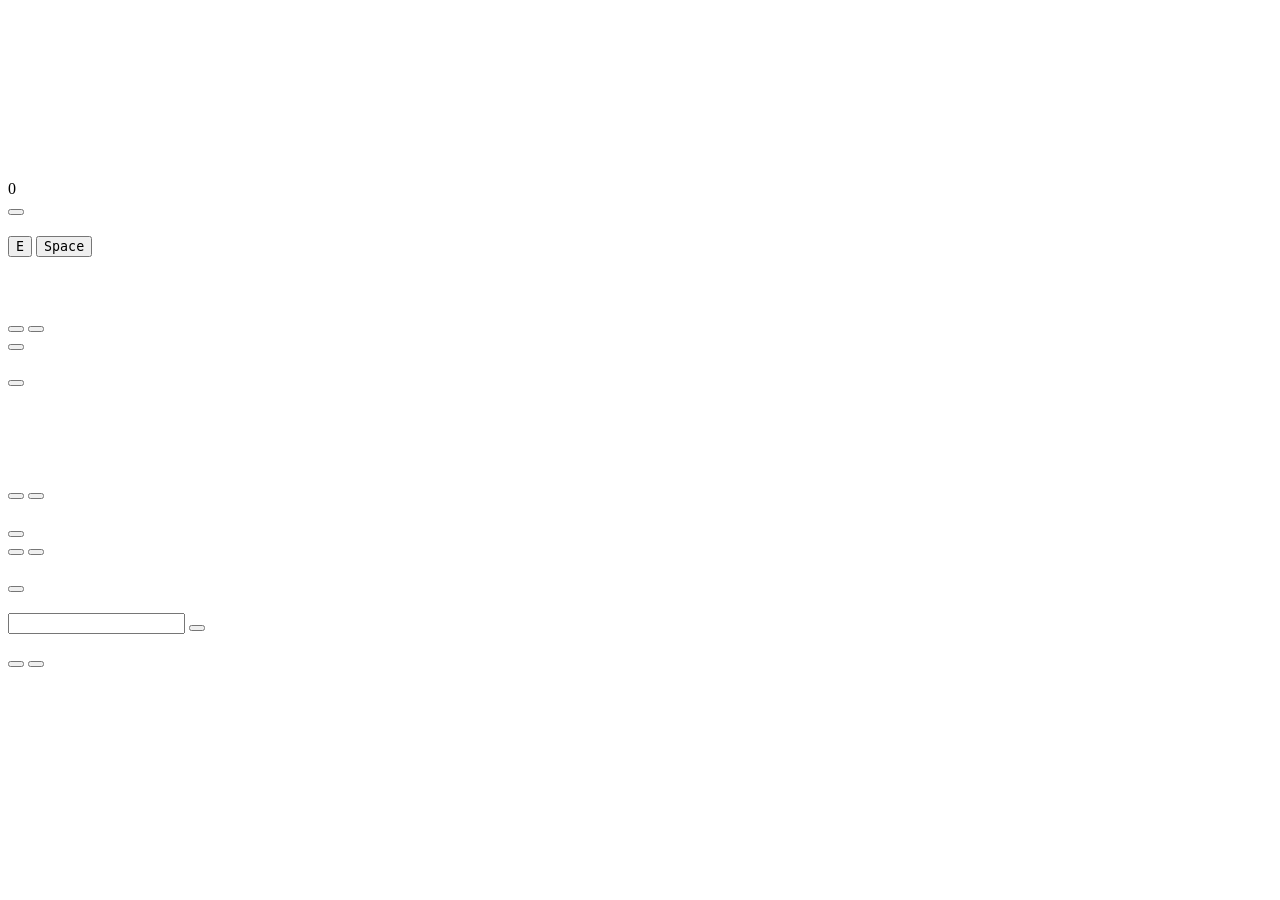
==== spirebound/app/public/index.html @ 9dd72da3 "Add Spirebound, a browser action roguelite built from the supplied key art Three champions, three re" ====
<!doctype html>
<html lang="en">
  <head>
    <meta charset="utf-8" />
    <meta name="viewport" content="width=device-width, initial-scale=1, viewport-fit=cover, user-scalable=no" />
    <title>Spirebound</title>
    <meta name="description" content="Pick a champion and fight through three realms to claim the Spire. A fast action roguelite for phone, keyboard or gamepad." />
    <meta property="og:title" content="Spirebound" />
    <meta property="og:description" content="Pick a champion and fight through three realms to claim the Spire. A fast action roguelite for phone, keyboard or gamepad." />
    <meta property="og:type" content="website" />
    <meta property="og:image" content="https://spirebound.higgsfield.app/cover.jpg" />
    <meta name="twitter:card" content="summary_large_image" />
    <meta name="theme-color" content="#06080b" />
    <link rel="icon" href="data:image/svg+xml,%3Csvg xmlns='http://www.w3.org/2000/svg' viewBox='0 0 64 64'%3E%3Crect width='64' height='64' rx='14' fill='%2306080b'/%3E%3Cpath d='M32 4v56' stroke='%2386e6ff' stroke-width='5' stroke-linecap='round'/%3E%3Cpath d='M22 58l4-34h12l4 34z' fill='%23283642' stroke='%2386e6ff' stroke-width='2'/%3E%3C/svg%3E" />
    <link rel="preload" href="/fonts/Cinzel.ttf" as="font" type="font/ttf" crossorigin />
    <link rel="stylesheet" href="/style.css" />
  </head>
  <body>
    <canvas id="cv" aria-label="Spirebound game view"></canvas>

    <div id="hud">
      <div class="hud-top">
        <div class="vitals">
          <div class="portrait"><img id="hudPortrait" alt="" /></div>
          <div class="bars">
            <div class="bar hp"><i id="hpFill"></i><span id="hpText"></span></div>
            <div class="bar xp"><i id="xpFill"></i></div>
            <div class="lvl" id="lvlText"></div>
          </div>
        </div>
        <div class="realm">
          <div id="realmName"></div>
          <div class="bar wave"><i id="waveFill"></i></div>
          <div class="sub" id="realmSub"></div>
        </div>
        <div class="right">
          <div id="scoreText">0</div>
          <button id="pauseBtn" type="button" aria-label="Pause"><span></span><span></span></button>
        </div>
      </div>
      <div id="bossBar"><div id="bossName"></div><div class="bar boss"><i id="bossFill"></i></div></div>
      <div id="banner"><h2 id="bannerTitle"></h2><p id="bannerSub"></p></div>
      <div class="pads">
        <button id="ultBtn" type="button" class="pad"><b data-t="ult"></b><kbd>E</kbd></button>
        <button id="dashBtn" type="button" class="pad"><b data-t="dash"></b><kbd>Space</kbd></button>
      </div>
    </div>
    <div id="stick"><i></i></div>

    <section id="scr-load" class="screen show">
      <div class="load">
        <h1 data-t="title"></h1>
        <p data-t="loading"></p>
        <div class="bar"><i id="loadFill"></i></div>
      </div>
    </section>

    <section id="scr-title" class="screen art">
      <img class="bg" src="/art/key_title.jpg" alt="" />
      <div class="veil"></div>
      <div class="title-box">
        <h1 data-t="title"></h1>
        <p class="tag" data-t="tagline"></p>
        <div class="row">
          <button id="btnBegin" type="button" class="btn primary" data-t="begin"></button>
          <button id="btnHall" type="button" class="btn" data-t="hall"></button>
        </div>
        <button id="btnSound" type="button" class="link"></button>
      </div>
    </section>

    <section id="scr-hero" class="screen art">
      <img class="bg dim" src="/art/key_title.jpg" alt="" />
      <div class="veil heavy"></div>
      <div class="hero-wrap">
        <header>
          <button id="btnHeroBack" type="button" class="link" data-t="back"></button>
          <h2 data-t="chooseHero"></h2>
          <p data-t="chooseHint"></p>
        </header>
        <div id="heroes" class="heroes"></div>
      </div>
    </section>

    <section id="scr-realm" class="screen art">
      <img class="bg" id="realmArt" alt="" />
      <div class="veil"></div>
      <div class="realm-box">
        <p class="eyebrow" id="realmNum"></p>
        <h2 id="realmTitle"></h2>
        <p class="hint" id="realmHint"></p>
        <p class="enter" data-t="enter"></p>
      </div>
    </section>

    <section id="scr-end" class="screen art">
      <img class="bg dim" id="endArt" alt="" />
      <div class="veil heavy"></div>
      <div class="panel end">
        <h2 id="endTitle"></h2>
        <p class="sub" id="endSub"></p>
        <dl id="endStats" class="stats"></dl>
        <p class="note" id="endNote"></p>
        <h3 data-t="hall"></h3>
        <ol class="hall-list"></ol>
        <div class="row">
          <button id="btnAgain" type="button" class="btn primary" data-t="again"></button>
          <button id="btnChange" type="button" class="btn" data-t="changeHero"></button>
        </div>
      </div>
    </section>

    <section id="scr-choice" class="screen overlay">
      <div class="choice">
        <h2 id="choiceTitle"></h2>
        <p id="choiceHint"></p>
        <div id="choiceCards" class="cards"></div>
      </div>
    </section>

    <section id="scr-pause" class="screen overlay">
      <div class="panel">
        <h2 data-t="paused"></h2>
        <div class="row">
          <button id="btnResume" type="button" class="btn primary" data-t="resume"></button>
        </div>
        <div class="toggles">
          <button id="tglSound" type="button" class="btn small"></button>
          <button id="tglShake" type="button" class="btn small"></button>
        </div>
        <h3 data-t="howTo"></h3>
        <p class="note" data-t="ctlAuto"></p>
        <dl id="ctlList" class="ctl"></dl>
        <button id="btnAbandon" type="button" class="link danger" data-t="abandon"></button>
      </div>
    </section>

    <section id="scr-hall" class="screen overlay">
      <div class="panel">
        <h2 data-t="hall"></h2>
        <ol class="hall-list"></ol>
        <form id="nameForm" class="name">
          <label for="nameInput" data-t="yourName"></label>
          <input id="nameInput" maxlength="16" autocomplete="nickname" spellcheck="false" />
          <button type="submit" class="btn small" id="btnName" data-t="save"></button>
        </form>
        <p class="note" data-t="hallNote"></p>
        <div class="row">
          <button id="btnCopy" type="button" class="btn small" data-t="copyLink"></button>
          <button id="btnHallClose" type="button" class="btn small primary" data-t="close"></button>
        </div>
      </div>
    </section>

    <script type="module" src="/client.js"></script>
  </body>
</html>
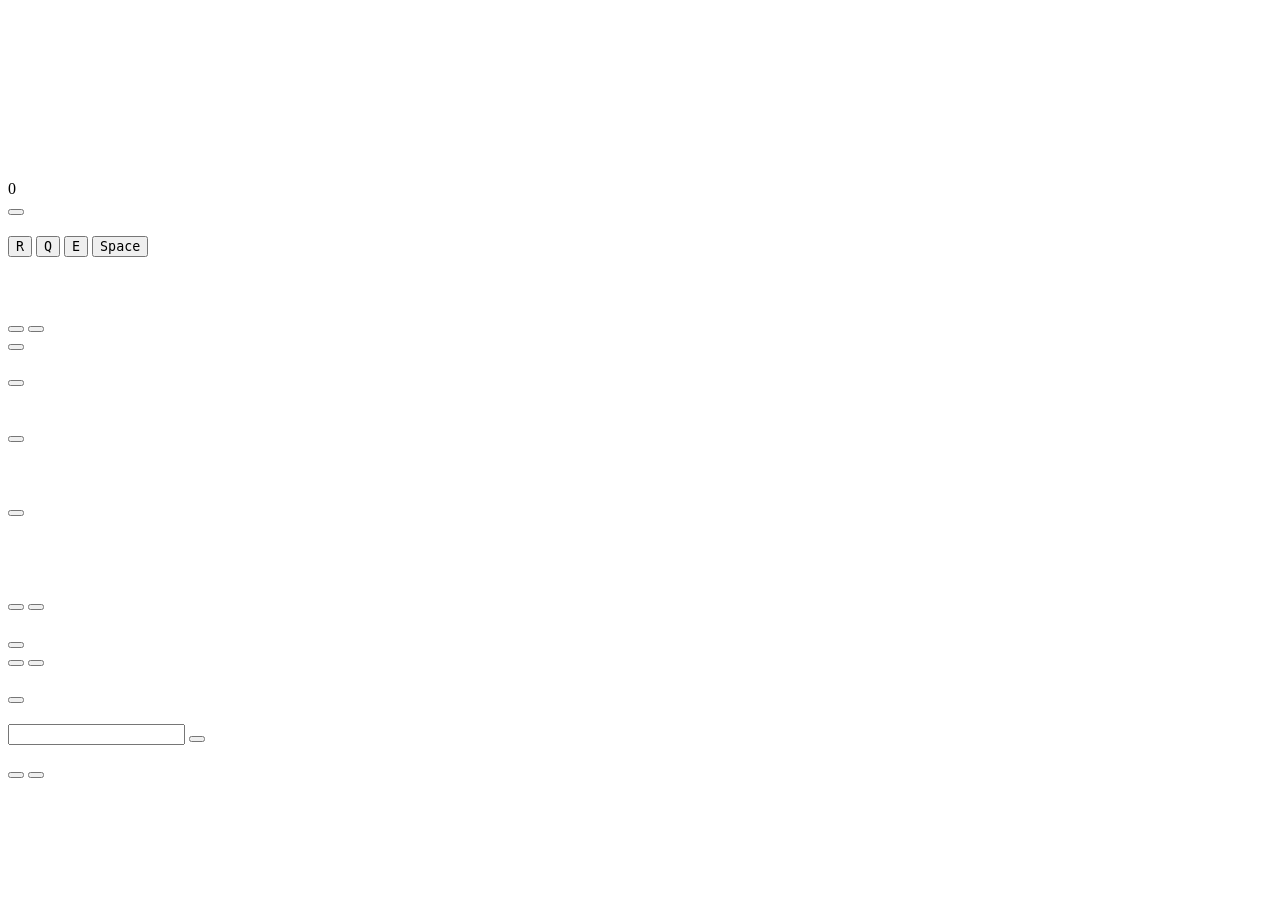
==== commit 802aebe6: "Spirebound polish pass: animated heroes, smooth movement, ability loadouts - Hero run and attack ani" ====
--- a/spirebound/app/public/index.html
+++ b/spirebound/app/public/index.html
@@ -41,8 +41,10 @@
       <div id="bossBar"><div id="bossName"></div><div class="bar boss"><i id="bossFill"></i></div></div>
       <div id="banner"><h2 id="bannerTitle"></h2><p id="bannerSub"></p></div>
       <div class="pads">
-        <button id="ultBtn" type="button" class="pad"><b data-t="ult"></b><kbd>E</kbd></button>
-        <button id="dashBtn" type="button" class="pad"><b data-t="dash"></b><kbd>Space</kbd></button>
+        <button id="ultBtn" type="button" class="pad ult" aria-label="Ultimate"><img alt="" /><kbd>R</kbd></button>
+        <button id="a1Btn" type="button" class="pad ab" aria-label="Ability 1"><img alt="" /><kbd>Q</kbd></button>
+        <button id="a2Btn" type="button" class="pad ab" aria-label="Ability 2"><img alt="" /><kbd>E</kbd></button>
+        <button id="dashBtn" type="button" class="pad dash" aria-label="Dash"><img src="/art/icons/dash.webp" alt="" /><span class="charges"><i></i><i></i></span><kbd>Space</kbd></button>
       </div>
     </div>
     <div id="stick"><i></i></div>
@@ -79,6 +81,27 @@
           <p data-t="chooseHint"></p>
         </header>
         <div id="heroes" class="heroes"></div>
+      </div>
+    </section>
+
+    <section id="scr-loadout" class="screen art">
+      <img class="bg dim" src="/art/key_title.jpg" alt="" />
+      <div class="veil heavy"></div>
+      <div class="lo-wrap">
+        <header>
+          <button id="btnLoadBack" type="button" class="link" data-t="back"></button>
+          <h2 id="loadName"></h2>
+          <p data-t="loadoutHint"></p>
+        </header>
+        <div class="lo-body">
+          <div class="lo-hero"><img id="loadPic" alt="" /></div>
+          <div class="lo-side">
+            <h3 data-t="loadout"></h3>
+            <div id="abList" class="ab-list"></div>
+            <div id="kitList" class="kit-list"></div>
+            <button id="btnStart" type="button" class="btn primary" data-t="startRun"></button>
+          </div>
+        </div>
       </div>
     </section>
 
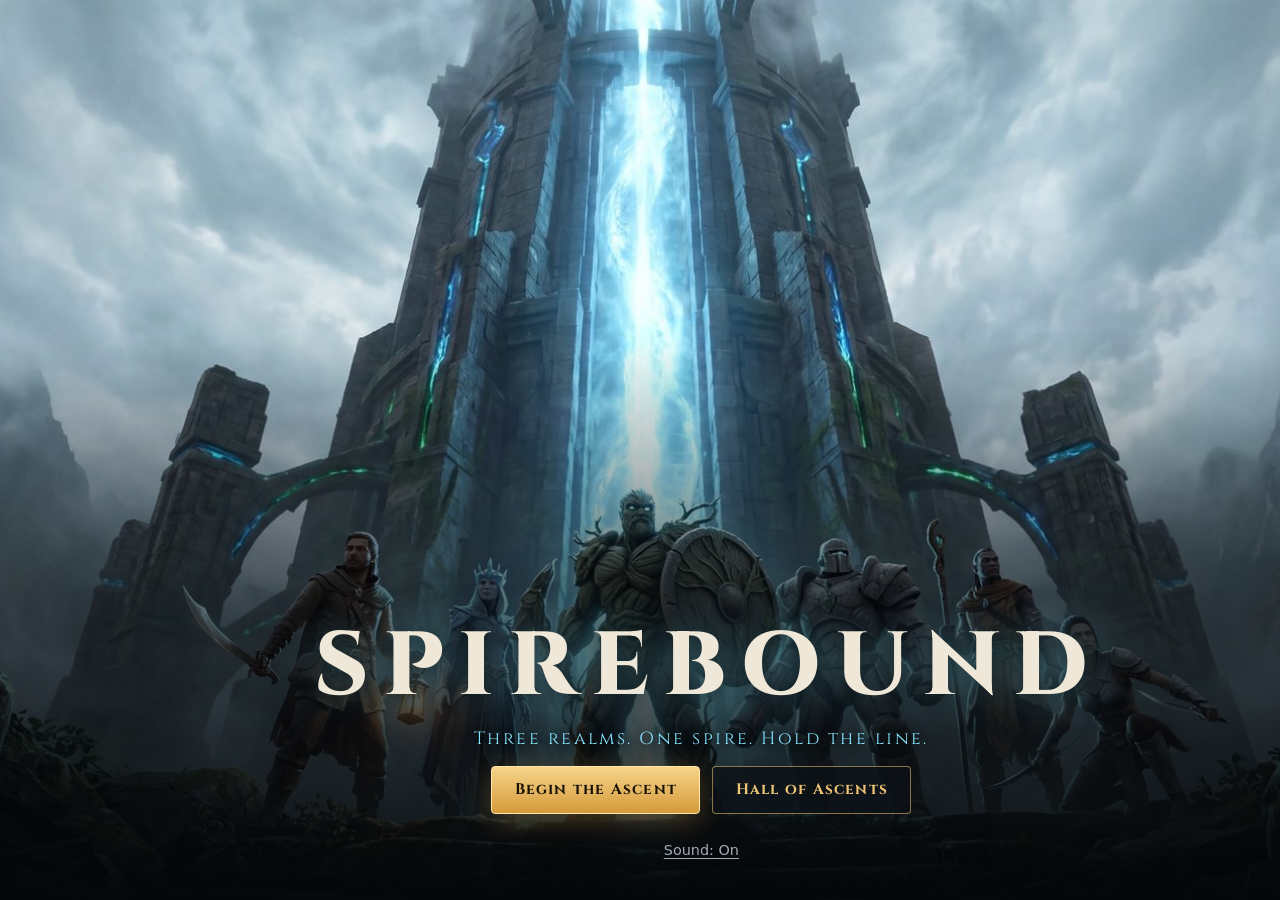
==== commit cbe92403: "Spirebound: standalone export for playtest links The client now loads everything by relative path an" ====
--- a/spirebound/app/public/index.html
+++ b/spirebound/app/public/index.html
@@ -12,11 +12,13 @@
     <meta name="twitter:card" content="summary_large_image" />
     <meta name="theme-color" content="#06080b" />
     <link rel="icon" href="data:image/svg+xml,%3Csvg xmlns='http://www.w3.org/2000/svg' viewBox='0 0 64 64'%3E%3Crect width='64' height='64' rx='14' fill='%2306080b'/%3E%3Cpath d='M32 4v56' stroke='%2386e6ff' stroke-width='5' stroke-linecap='round'/%3E%3Cpath d='M22 58l4-34h12l4 34z' fill='%23283642' stroke='%2386e6ff' stroke-width='2'/%3E%3C/svg%3E" />
-    <link rel="preload" href="/fonts/Cinzel.ttf" as="font" type="font/ttf" crossorigin />
-    <link rel="stylesheet" href="/style.css" />
+    <link rel="preload" href="fonts/Cinzel.ttf" as="font" type="font/ttf" crossorigin />
+    <link rel="stylesheet" href="style.css" />
   </head>
   <body>
     <canvas id="cv" aria-label="Spirebound game view"></canvas>
+    <canvas id="gl" aria-hidden="true"></canvas>
+    <canvas id="fx" aria-hidden="true"></canvas>
 
     <div id="hud">
       <div class="hud-top">
@@ -40,11 +42,12 @@
       </div>
       <div id="bossBar"><div id="bossName"></div><div class="bar boss"><i id="bossFill"></i></div></div>
       <div id="banner"><h2 id="bannerTitle"></h2><p id="bannerSub"></p></div>
+      <div id="combo"><b id="comboN"></b><span data-t="streak"></span><i id="comboBar"></i></div>
       <div class="pads">
         <button id="ultBtn" type="button" class="pad ult" aria-label="Ultimate"><img alt="" /><kbd>R</kbd></button>
         <button id="a1Btn" type="button" class="pad ab" aria-label="Ability 1"><img alt="" /><kbd>Q</kbd></button>
         <button id="a2Btn" type="button" class="pad ab" aria-label="Ability 2"><img alt="" /><kbd>E</kbd></button>
-        <button id="dashBtn" type="button" class="pad dash" aria-label="Dash"><img src="/art/icons/dash.webp" alt="" /><span class="charges"><i></i><i></i></span><kbd>Space</kbd></button>
+        <button id="dashBtn" type="button" class="pad dash" aria-label="Dash"><img src="art/icons/dash.webp" alt="" /><span class="charges"><i></i><i></i></span><kbd>Space</kbd></button>
       </div>
     </div>
     <div id="stick"><i></i></div>
@@ -58,7 +61,7 @@
     </section>
 
     <section id="scr-title" class="screen art">
-      <img class="bg" src="/art/key_title.jpg" alt="" />
+      <img class="bg" src="art/key_title.jpg" alt="" />
       <div class="veil"></div>
       <div class="title-box">
         <h1 data-t="title"></h1>
@@ -72,7 +75,7 @@
     </section>
 
     <section id="scr-hero" class="screen art">
-      <img class="bg dim" src="/art/key_title.jpg" alt="" />
+      <img class="bg dim" src="art/key_title.jpg" alt="" />
       <div class="veil heavy"></div>
       <div class="hero-wrap">
         <header>
@@ -85,7 +88,7 @@
     </section>
 
     <section id="scr-loadout" class="screen art">
-      <img class="bg dim" src="/art/key_title.jpg" alt="" />
+      <img class="bg dim" src="art/key_title.jpg" alt="" />
       <div class="veil heavy"></div>
       <div class="lo-wrap">
         <header>
@@ -175,6 +178,6 @@
       </div>
     </section>
 
-    <script type="module" src="/client.js"></script>
+    <script type="module" src="client.js"></script>
   </body>
 </html>
--- a/spirebound/app/public/style.css
+++ b/spirebound/app/public/style.css
@@ -0,0 +1,290 @@
+@font-face {
+  font-family: "Cinzel";
+  src: url("fonts/Cinzel.ttf") format("truetype");
+  font-weight: 400 900;
+  font-display: swap;
+}
+:root {
+  color-scheme: dark;
+  --ink: #06080b;
+  --glass: rgba(10, 14, 19, 0.82);
+  --bone: #efe8d8;
+  --dim: #a3abb5;
+  --line: rgba(255, 255, 255, 0.14);
+  --spire: #86e6ff;
+  --gold: #f0c674;
+  --blood: #ff5a3c;
+  --display: "Cinzel", "Trajan Pro", Georgia, serif;
+  --sat: env(safe-area-inset-top, 0px);
+  --sab: env(safe-area-inset-bottom, 0px);
+  --sal: env(safe-area-inset-left, 0px);
+  --sar: env(safe-area-inset-right, 0px);
+}
+* { box-sizing: border-box; -webkit-tap-highlight-color: transparent; }
+[hidden] { display: none !important; }
+html, body { height: 100%; }
+body {
+  margin: 0;
+  overflow: hidden;
+  background: var(--ink);
+  color: var(--bone);
+  font: 16px/1.45 ui-sans-serif, system-ui, -apple-system, "Segoe UI", sans-serif;
+  user-select: none;
+  -webkit-user-select: none;
+  overscroll-behavior: none;
+}
+#cv, #gl, #fx { position: fixed; inset: 0; width: 100vw; height: 100vh; height: 100dvh; display: block; }
+#cv { touch-action: none; z-index: 0; }
+/* the 3D models, then the effects that fly over them */
+#gl, #fx { pointer-events: none; }
+#gl { z-index: 1; }
+#fx { z-index: 2; }
+h1, h2, h3 { font-family: var(--display); font-weight: 700; margin: 0; letter-spacing: 0.06em; text-wrap: balance; }
+p { margin: 0; }
+button { font: inherit; color: inherit; cursor: pointer; }
+
+/* ── screens ── */
+.screen { position: fixed; inset: 0; display: none; z-index: 20; }
+.screen.show { display: grid; animation: fade 260ms ease; }
+@keyframes fade { from { opacity: 0; } }
+.screen.overlay { z-index: 40; place-items: center; background: rgba(4, 6, 9, 0.72); backdrop-filter: blur(6px); -webkit-backdrop-filter: blur(6px); padding: 16px; overflow-y: auto; }
+.screen.art { background: var(--ink); }
+.bg { position: absolute; inset: 0; width: 100%; height: 100%; object-fit: cover; }
+.bg.dim { filter: blur(10px) brightness(0.5); transform: scale(1.08); }
+.veil { position: absolute; inset: 0; background: linear-gradient(to top, rgba(4, 6, 9, 0.96) 0%, rgba(4, 6, 9, 0.55) 34%, rgba(4, 6, 9, 0) 62%); }
+.veil.heavy { background: rgba(4, 6, 9, 0.62); }
+
+.btn {
+  font-family: var(--display); font-weight: 700; letter-spacing: 0.08em; font-size: 0.95rem;
+  min-height: 48px; padding: 0.7rem 1.4rem; border-radius: 4px;
+  background: rgba(12, 17, 23, 0.78); border: 1px solid rgba(240, 198, 116, 0.55); color: var(--gold);
+  transition: transform 120ms ease, background 120ms ease, border-color 120ms ease;
+}
+.btn:hover { background: rgba(28, 34, 40, 0.9); border-color: var(--gold); }
+.btn:active { transform: translateY(1px) scale(0.99); }
+.btn.primary { background: linear-gradient(180deg, #f6d48a, #d59a3a); color: #1a1206; border-color: #ffe7ae; box-shadow: 0 6px 28px rgba(240, 170, 60, 0.28); }
+.btn.primary:hover { background: linear-gradient(180deg, #ffe2a4, #e2a947); }
+.btn.small { min-height: 42px; padding: 0.5rem 1rem; font-size: 0.82rem; }
+.link { background: none; border: 0; color: var(--dim); padding: 0.6rem 0.4rem; min-height: 44px; font-size: 0.9rem; text-decoration: underline; text-underline-offset: 3px; }
+.link:hover { color: var(--bone); }
+.link.danger { color: #ff9a86; }
+.row { display: flex; flex-wrap: wrap; gap: 12px; justify-content: center; }
+:focus-visible { outline: 2px solid var(--spire); outline-offset: 3px; }
+
+/* loading */
+#scr-load { place-items: center; background: radial-gradient(ellipse at 50% 30%, #12202b, var(--ink) 70%); }
+.load { text-align: center; width: min(360px, 80vw); display: grid; gap: 14px; }
+.load h1 { font-size: clamp(2rem, 9vw, 3.2rem); letter-spacing: 0.2em; text-transform: uppercase; }
+.load p { color: var(--dim); }
+
+.bar { position: relative; height: 10px; border-radius: 99px; background: rgba(0, 0, 0, 0.6); border: 1px solid var(--line); overflow: hidden; }
+.bar > i { position: absolute; inset: 0 auto 0 0; width: 0; background: var(--spire); border-radius: inherit; transition: width 140ms linear; }
+
+/* title */
+.title-box { position: relative; align-self: end; justify-self: center; text-align: center; padding: 24px 20px calc(28px + var(--sab)); display: grid; gap: 14px; justify-items: center; width: min(720px, 100%); }
+.title-box h1 { font-size: clamp(1.9rem, 9vw, 5.6rem); font-weight: 800; letter-spacing: 0.16em; text-transform: uppercase; line-height: 1; padding-left: 0.16em; text-shadow: 0 0 44px rgba(134, 230, 255, 0.55), 0 3px 18px rgba(0, 0, 0, 0.9); }
+.tag { font-family: var(--display); letter-spacing: 0.14em; color: var(--spire); font-size: clamp(0.85rem, 2.6vw, 1.1rem); text-shadow: 0 2px 10px #000; }
+
+/* hero select */
+.hero-wrap { position: relative; display: grid; grid-template-rows: auto auto; align-content: start; gap: 14px; padding: calc(14px + var(--sat)) 0 calc(14px + var(--sab)); max-height: 100vh; max-height: 100dvh; overflow-y: auto; width: 100%; max-width: 1180px; justify-self: center; }
+.hero-wrap header { text-align: center; padding: 0 16px; display: grid; gap: 2px; justify-items: center; }
+.hero-wrap header h2 { font-size: clamp(1.3rem, 4.6vw, 2.1rem); text-transform: uppercase; }
+.hero-wrap header p { color: var(--dim); font-size: 0.92rem; }
+.hero-wrap header .link { justify-self: start; }
+.heroes { display: grid; grid-auto-flow: column; grid-auto-columns: minmax(min(290px, 82vw), 1fr); gap: 14px; padding: 4px 16px 12px; overflow-x: auto; scroll-snap-type: x mandatory; align-items: stretch; }
+.hero-card {
+  scroll-snap-align: center; display: grid; grid-template-rows: auto auto 1fr auto; gap: 10px; text-align: left; --ph: clamp(120px, 24vh, 210px);
+  background: linear-gradient(180deg, rgba(20, 27, 35, 0.92), rgba(9, 12, 16, 0.94)); border: 1px solid var(--line); border-top: 2px solid var(--c);
+  border-radius: 6px; padding: 14px 16px 16px; min-height: 0;
+}
+.hero-card .pic { height: var(--ph); display: grid; place-items: end center; background: radial-gradient(ellipse at 50% 85%, color-mix(in srgb, var(--c) 30%, transparent), transparent 68%); }
+.hero-card .pic img { height: var(--ph); width: auto; max-width: 100%; object-fit: contain; filter: drop-shadow(0 10px 14px rgba(0, 0, 0, 0.7)); }
+.hero-card h3 { font-size: 1.35rem; display: flex; align-items: baseline; gap: 10px; flex-wrap: wrap; }
+.hero-card .role { font: 600 0.7rem/1 ui-sans-serif, system-ui, sans-serif; letter-spacing: 0.14em; text-transform: uppercase; color: var(--c); }
+.hero-card .body { display: grid; gap: 8px; align-content: start; font-size: 0.88rem; color: #cfd5dc; }
+.hero-card .statgrid { display: grid; grid-template-columns: auto 1fr; gap: 4px 10px; align-items: center; font-size: 0.74rem; letter-spacing: 0.08em; text-transform: uppercase; color: var(--dim); }
+.pips { display: grid; grid-template-columns: repeat(5, 1fr); gap: 3px; }
+.pips i { height: 6px; border-radius: 2px; background: rgba(255, 255, 255, 0.12); }
+.pips i.on { background: var(--c); }
+.hero-card .kit { display: grid; gap: 4px; font-size: 0.8rem; color: var(--dim); }
+.hero-card .kit b { color: var(--bone); font-weight: 600; }
+@media (min-width: 900px) { .heroes { overflow: visible; grid-auto-columns: 1fr; } }
+
+/* loadout */
+.lo-wrap { position: relative; display: grid; gap: 12px; align-content: start; padding: calc(14px + var(--sat)) 16px calc(16px + var(--sab)); max-height: 100vh; max-height: 100dvh; overflow-y: auto; width: 100%; max-width: 1040px; justify-self: center; }
+.lo-wrap header { text-align: center; display: grid; justify-items: center; gap: 2px; }
+.lo-wrap header .link { justify-self: start; }
+.lo-wrap header h2 { font-size: clamp(1.5rem, 6vw, 2.4rem); text-transform: uppercase; color: var(--c); text-shadow: 0 0 30px color-mix(in srgb, var(--c) 50%, transparent); }
+.lo-wrap header p { color: var(--dim); font-size: 0.9rem; }
+.lo-body { display: grid; grid-template-columns: minmax(0, 0.8fr) minmax(0, 1.2fr); gap: 20px; align-items: center; }
+.lo-hero { display: grid; place-items: center; background: radial-gradient(ellipse at 50% 70%, color-mix(in srgb, var(--c) 28%, transparent), transparent 66%); }
+.lo-hero img { max-height: min(56vh, 460px); max-width: 100%; filter: drop-shadow(0 16px 20px rgba(0, 0, 0, 0.7)); animation: breathe 3.4s ease-in-out infinite; }
+@keyframes breathe { 50% { transform: translateY(-6px) scale(1.012); } }
+.lo-side { display: grid; gap: 10px; }
+.lo-side h3 { font-size: 0.9rem; letter-spacing: 0.18em; text-transform: uppercase; color: var(--gold); }
+.ab-list { display: grid; gap: 8px; }
+.ab-card { display: grid; grid-template-columns: 56px 1fr 30px; gap: 12px; align-items: center; text-align: left; padding: 9px 12px; border-radius: 6px; background: rgba(12, 17, 23, 0.82); border: 1px solid var(--line); transition: border-color 140ms ease, background 140ms ease, transform 140ms ease; }
+.ab-card img { width: 56px; height: 56px; border-radius: 10px; filter: grayscale(0.7) brightness(0.7); transition: filter 140ms ease; }
+.ab-card.on { border-color: var(--c); background: color-mix(in srgb, var(--c) 12%, rgba(12, 17, 23, 0.9)); }
+.ab-card.on img { filter: none; }
+.ab-card:not(.on):hover { transform: translateX(3px); border-color: rgba(255, 255, 255, 0.4); }
+.ab-card .txt { display: grid; gap: 2px; min-width: 0; }
+.ab-card b { font-family: var(--display); font-size: 1rem; display: flex; gap: 8px; align-items: baseline; flex-wrap: wrap; }
+.ab-card b small { font: 600 0.66rem/1 ui-sans-serif, system-ui, sans-serif; letter-spacing: 0.1em; text-transform: uppercase; color: var(--c); }
+.ab-card span { font-size: 0.82rem; color: #cfd5dc; }
+.ab-card .slot { width: 28px; height: 28px; border-radius: 50%; display: grid; place-items: center; font: 700 0.85rem/1 var(--display); font-style: normal; border: 1px dashed var(--line); color: transparent; }
+.ab-card.on .slot { background: var(--c); color: #06080b; border: 0; }
+.kit-list { display: grid; gap: 6px; }
+.kit-row { display: grid; grid-template-columns: 34px 1fr; gap: 10px; align-items: center; font-size: 0.8rem; color: var(--dim); }
+.kit-row img { width: 34px; height: 34px; border-radius: 8px; }
+.kit-row b { color: var(--bone); font-weight: 600; }
+@media (max-width: 760px) {
+  .lo-body { grid-template-columns: 1fr; gap: 8px; }
+  .lo-hero img { max-height: 22vh; }
+}
+
+/* realm intro */
+.realm-box { position: relative; align-self: end; padding: 24px clamp(20px, 6vw, 72px) calc(34px + var(--sab)); display: grid; gap: 8px; max-width: 760px; }
+.eyebrow { font-family: var(--display); letter-spacing: 0.3em; color: var(--gold); text-transform: uppercase; font-size: 0.9rem; }
+.realm-box h2 { font-size: clamp(2rem, 8vw, 4.2rem); line-height: 1.02; text-transform: uppercase; text-shadow: 0 3px 20px #000; }
+.hint { color: #dfe4ea; font-size: clamp(0.95rem, 2.6vw, 1.1rem); max-width: 52ch; text-shadow: 0 2px 8px #000; }
+.enter { margin-top: 10px; color: var(--spire); font-size: 0.85rem; letter-spacing: 0.12em; text-transform: uppercase; animation: pulse 1.6s ease-in-out infinite; }
+@keyframes pulse { 50% { opacity: 0.45; } }
+
+/* panels */
+.panel { position: relative; width: min(560px, 100%); margin: auto; background: var(--glass); border: 1px solid var(--line); border-radius: 8px; padding: 22px 20px; display: grid; gap: 14px; text-align: center; }
+.panel h2 { font-size: clamp(1.5rem, 6vw, 2.3rem); text-transform: uppercase; }
+.panel h3 { font-size: 0.95rem; letter-spacing: 0.18em; text-transform: uppercase; color: var(--gold); margin-top: 6px; }
+.panel .sub { color: var(--spire); font-family: var(--display); letter-spacing: 0.1em; }
+.note { color: var(--dim); font-size: 0.85rem; }
+.note:empty { display: none; }
+#scr-end { overflow-y: auto; padding: calc(16px + var(--sat)) 16px calc(16px + var(--sab)); }
+.stats { display: grid; grid-template-columns: repeat(auto-fit, minmax(96px, 1fr)); gap: 8px; margin: 0; }
+.stats div { background: rgba(255, 255, 255, 0.05); border-radius: 4px; padding: 8px 6px; }
+.stats dt { font-size: 0.66rem; letter-spacing: 0.14em; text-transform: uppercase; color: var(--dim); }
+.stats dd { margin: 2px 0 0; font: 700 1.25rem/1.1 var(--display); font-variant-numeric: tabular-nums; }
+.hall-list { list-style: none; margin: 0; padding: 0; display: grid; gap: 4px; text-align: left; font-size: 0.9rem; }
+.hall-list li { display: grid; grid-template-columns: 1.6em 1fr auto auto; gap: 10px; align-items: center; padding: 7px 10px; border-radius: 4px; background: rgba(255, 255, 255, 0.045); font-variant-numeric: tabular-nums; }
+.hall-list li.you { background: rgba(134, 230, 255, 0.13); outline: 1px solid rgba(134, 230, 255, 0.4); }
+.hall-list li.empty { display: block; text-align: center; color: var(--dim); }
+.hall-list .who { overflow: hidden; text-overflow: ellipsis; white-space: nowrap; }
+.hall-list .who small { color: var(--dim); margin-left: 6px; }
+.hall-list .reach { color: var(--gold); font-family: var(--display); font-size: 0.8rem; }
+.hall-list .pts { font-weight: 700; }
+.name { display: grid; grid-template-columns: auto 1fr auto; gap: 8px; align-items: center; font-size: 0.85rem; color: var(--dim); }
+.name input { min-width: 0; min-height: 42px; background: rgba(0, 0, 0, 0.5); border: 1px solid var(--line); border-radius: 4px; color: var(--bone); padding: 0 10px; font: inherit; user-select: text; -webkit-user-select: text; }
+.toggles { display: flex; gap: 8px; justify-content: center; flex-wrap: wrap; }
+.ctl { display: grid; gap: 6px; margin: 0; text-align: left; font-size: 0.85rem; }
+.ctl div { display: grid; gap: 1px; padding: 6px 10px; background: rgba(255, 255, 255, 0.045); border-radius: 4px; }
+.ctl dt { font-weight: 600; }
+.ctl dd { margin: 0; color: var(--dim); font-size: 0.8rem; }
+
+/* boon choice */
+.choice { width: min(920px, 100%); margin: auto; display: grid; gap: 10px; text-align: center; }
+.choice h2 { font-size: clamp(1.4rem, 6vw, 2.2rem); text-transform: uppercase; color: var(--gold); text-shadow: 0 0 30px rgba(240, 198, 116, 0.4); }
+.choice > p { color: var(--dim); }
+.cards { display: grid; grid-template-columns: repeat(3, 1fr); gap: 12px; margin-top: 8px; }
+.card {
+  display: grid; gap: 6px; justify-items: center; align-content: start; text-align: center; padding: 18px 12px 14px; min-height: 190px;
+  background: linear-gradient(180deg, #1b242e, #0c1016); border: 1px solid var(--line); border-radius: 6px;
+  transition: transform 140ms ease, border-color 140ms ease, box-shadow 140ms ease; pointer-events: none; opacity: 0.6;
+}
+.cards.armed .card { pointer-events: auto; opacity: 1; }
+.card:hover, .card:focus-visible { transform: translateY(-4px); border-color: var(--gold); box-shadow: 0 10px 34px rgba(240, 198, 116, 0.2); }
+.card { animation: rise 340ms cubic-bezier(0.2, 0.9, 0.3, 1.2) backwards; }
+@keyframes rise { from { opacity: 0; transform: translateY(20px) scale(0.95); } }
+.card .ico img { width: 100%; height: 100%; border-radius: 50%; object-fit: cover; }
+.card .ico { overflow: hidden; font-size: 2rem; line-height: 1; color: var(--spire); width: 58px; height: 58px; display: grid; place-items: center; border-radius: 50%; background: rgba(134, 230, 255, 0.1); border: 1px solid rgba(134, 230, 255, 0.35); }
+.card b { font-family: var(--display); font-size: 1.02rem; letter-spacing: 0.04em; }
+.card span { color: #cfd5dc; font-size: 0.86rem; }
+.card small { color: var(--dim); font-size: 0.7rem; letter-spacing: 0.12em; text-transform: uppercase; }
+.card kbd { margin-top: auto; }
+kbd { font: 600 0.66rem/1 ui-sans-serif, system-ui, sans-serif; padding: 3px 6px; border-radius: 3px; border: 1px solid var(--line); color: var(--dim); background: rgba(0, 0, 0, 0.4); }
+@media (max-width: 640px) {
+  .cards { grid-template-columns: 1fr; }
+  .card { grid-template-columns: 58px 1fr; justify-items: start; text-align: left; min-height: 0; padding: 12px; column-gap: 12px; }
+  .card .ico { grid-row: span 3; align-self: center; }
+  .card kbd { display: none; }
+}
+
+/* ── HUD ── */
+#hud { position: fixed; inset: 0; z-index: 10; pointer-events: none; display: none; }
+#hud.on { display: block; }
+.hud-top { display: grid; grid-template-columns: 1fr auto 1fr; align-items: start; gap: 10px; padding: calc(10px + var(--sat)) calc(12px + var(--sar)) 0 calc(12px + var(--sal)); }
+.vitals { display: flex; gap: 10px; align-items: center; min-width: 0; }
+.portrait { width: 54px; height: 54px; flex: none; border-radius: 50%; overflow: hidden; background: #10161d; border: 2px solid var(--hero, var(--spire)); box-shadow: 0 0 16px color-mix(in srgb, var(--hero, #86e6ff) 45%, transparent); }
+.portrait img { width: 150%; margin: -4% 0 0 -25%; display: block; }
+.bars { display: grid; gap: 4px; width: min(220px, 36vw); }
+.bar.hp { height: 16px; }
+.bar.hp > i { background: linear-gradient(180deg, #ff7a5c, #d8341f); }
+.bar.hp span { position: absolute; inset: 0; display: grid; place-items: center; font: 700 0.68rem/1 ui-sans-serif, system-ui, sans-serif; text-shadow: 0 1px 2px #000; font-variant-numeric: tabular-nums; }
+.bar.xp { height: 6px; }
+.bar.xp > i { background: var(--spire); }
+.lvl { font: 700 0.72rem/1 var(--display); letter-spacing: 0.1em; color: var(--spire); text-shadow: 0 1px 3px #000; }
+.realm { text-align: center; display: grid; gap: 4px; justify-items: center; text-shadow: 0 1px 4px #000; }
+#realmName { font: 700 0.82rem/1.1 var(--display); letter-spacing: 0.14em; text-transform: uppercase; }
+.bar.wave { width: min(240px, 30vw); height: 6px; }
+.bar.wave > i { background: var(--gold); }
+.realm .sub { font-size: 0.66rem; letter-spacing: 0.1em; text-transform: uppercase; color: var(--dim); }
+.right { display: flex; gap: 10px; align-items: center; justify-content: flex-end; }
+#scoreText { font: 700 1.25rem/1 var(--display); font-variant-numeric: tabular-nums; text-shadow: 0 1px 4px #000; }
+#pauseBtn { pointer-events: auto; width: 44px; height: 44px; border-radius: 50%; background: rgba(8, 12, 16, 0.7); border: 1px solid var(--line); display: flex; gap: 5px; align-items: center; justify-content: center; }
+#pauseBtn span { width: 4px; height: 14px; background: var(--bone); border-radius: 1px; }
+#bossBar { position: absolute; left: 50%; top: calc(84px + var(--sat)); transform: translateX(-50%); width: min(560px, 86vw); text-align: center; display: none; gap: 4px; }
+#bossBar.on { display: grid; }
+#bossName { font: 800 0.95rem/1 var(--display); letter-spacing: 0.2em; text-transform: uppercase; color: #ffd9cf; text-shadow: 0 0 14px rgba(255, 70, 40, 0.8), 0 1px 3px #000; }
+.bar.boss { height: 12px; border-color: rgba(255, 120, 90, 0.5); }
+.bar.boss > i { background: linear-gradient(180deg, #ff6a4a, #b3200f); }
+#banner { position: absolute; left: 0; right: 0; top: 30%; text-align: center; opacity: 0; transform: scale(0.94); transition: opacity 260ms ease, transform 260ms ease; padding: 0 16px; }
+#banner.on { opacity: 1; transform: none; }
+#banner h2 { font-size: clamp(1.7rem, 8vw, 3.8rem); text-transform: uppercase; letter-spacing: 0.14em; text-shadow: 0 0 40px rgba(134, 230, 255, 0.6), 0 3px 14px #000; }
+#combo { position: absolute; left: calc(14px + var(--sal)); top: calc(92px + var(--sat)); display: grid; justify-items: start; gap: 1px; opacity: 0; transform: translateX(-12px); transition: opacity 200ms ease, transform 200ms ease; text-shadow: 0 2px 6px #000; }
+#combo.on { opacity: 1; transform: none; }
+#combo b { font: 800 2rem/1 var(--display); color: var(--gold); font-variant-numeric: tabular-nums; }
+#combo.hit b { animation: thump 160ms ease-out; }
+@keyframes thump { from { transform: scale(1.35); } }
+#combo span { font: 700 0.62rem/1 var(--display); letter-spacing: 0.2em; text-transform: uppercase; color: var(--bone); }
+#combo i { display: block; height: 3px; width: 72px; border-radius: 2px; background: var(--gold); transform-origin: left; margin-top: 3px; }
+#banner.hazard h2 { color: #ffd9cf; text-shadow: 0 0 40px rgba(255, 70, 40, 0.85), 0 3px 14px #000; }
+#banner p { font-family: var(--display); letter-spacing: 0.24em; text-transform: uppercase; color: var(--gold); text-shadow: 0 2px 8px #000; }
+.pads { position: absolute; right: calc(14px + var(--sar)); bottom: calc(20px + var(--sab)); width: 196px; height: 178px; }
+.pad {
+  --cd: 0; --c: var(--spire); pointer-events: auto; position: absolute; width: 62px; height: 62px; padding: 0; border-radius: 50%;
+  border: 2px solid rgba(255, 255, 255, 0.22); background: #0b0f14; touch-action: none;
+  transition: transform 90ms ease, box-shadow 160ms ease, border-color 160ms ease;
+}
+.pad img { position: absolute; inset: 0; width: 100%; height: 100%; border-radius: 50%; object-fit: cover; filter: grayscale(0.85) brightness(0.55); transition: filter 160ms ease; }
+.pad.ready img { filter: none; }
+.pad::after { content: ""; position: absolute; inset: 0; border-radius: 50%; background: conic-gradient(rgba(4, 6, 9, 0.8) calc(var(--cd) * 360deg), transparent 0); }
+.pad.ready { border-color: var(--c); box-shadow: 0 0 16px color-mix(in srgb, var(--c) 55%, transparent); }
+.pad:active { transform: scale(0.92); }
+.pad kbd { position: absolute; left: 50%; bottom: -9px; transform: translateX(-50%); z-index: 1; }
+.pad.dash { right: 0; bottom: 0; width: 78px; height: 78px; }
+#a2Btn { right: 90px; bottom: 6px; }
+#a1Btn { right: 66px; bottom: 80px; }
+.pad.ult { right: 2px; bottom: 94px; --c: var(--gold); }
+.pad.ult.ready { animation: glow 0.9s ease-in-out infinite; }
+@keyframes glow { 50% { box-shadow: 0 0 30px var(--gold); transform: scale(1.06); } }
+.charges { position: absolute; left: 50%; top: -11px; transform: translateX(-50%); display: flex; gap: 4px; z-index: 1; }
+.charges i { width: 9px; height: 9px; border-radius: 50%; background: rgba(255, 255, 255, 0.18); border: 1px solid rgba(0, 0, 0, 0.6); }
+.charges i.ready { background: var(--c); box-shadow: 0 0 6px var(--c); }
+body.touch .pads { width: 240px; height: 216px; }
+body.touch .pad { width: 74px; height: 74px; }
+body.touch .pad.dash { width: 94px; height: 94px; }
+body.touch #a2Btn { right: 106px; bottom: 6px; }
+body.touch #a1Btn { right: 80px; bottom: 94px; }
+body.touch .pad.ult { right: 4px; bottom: 110px; }
+body.touch kbd { display: none; }
+#stick { position: fixed; z-index: 11; width: 112px; height: 112px; margin: -56px 0 0 -56px; border-radius: 50%; border: 2px solid rgba(255, 255, 255, 0.25); background: rgba(255, 255, 255, 0.05); display: none; pointer-events: none; }
+#stick.on { display: block; }
+#stick i { position: absolute; left: 50%; top: 50%; width: 46px; height: 46px; margin: -23px 0 0 -23px; border-radius: 50%; background: rgba(255, 255, 255, 0.4); }
+@media (max-width: 560px) {
+  .portrait { width: 44px; height: 44px; }
+  #scoreText { font-size: 1rem; }
+  #realmName { font-size: 0.68rem; }
+  .realm .sub { display: none; }
+}
+@media (prefers-reduced-motion: reduce) {
+  .enter, .pad.ult.ready, .lo-hero img, .card, .screen.show { animation: none; }
+  .btn, .card, #banner { transition: none; }
+}
